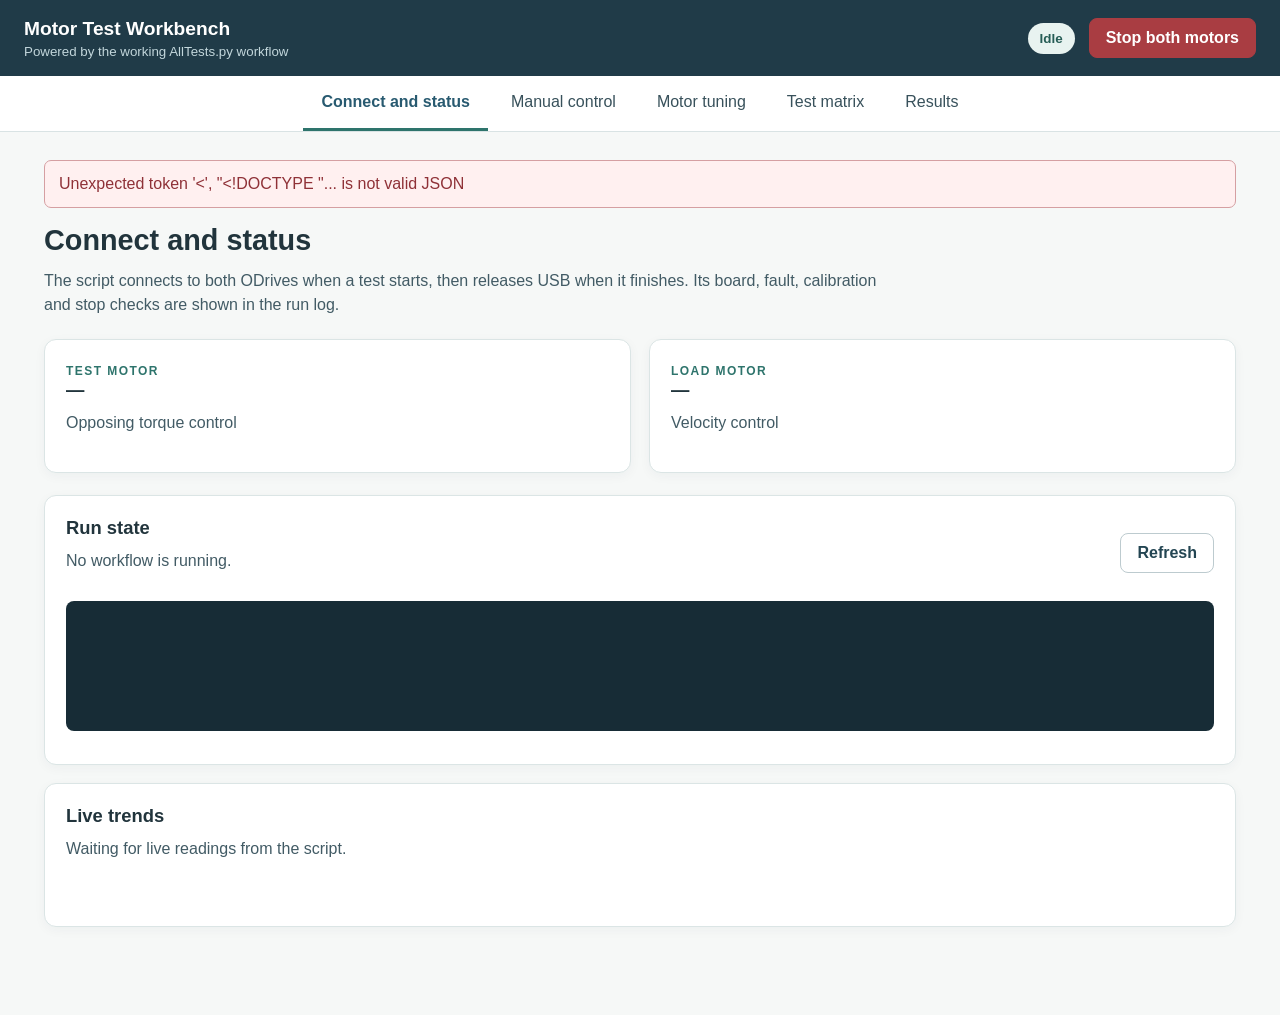
==== script_site.html @ 6cea0ae5 "Restore live plots to active test tabs" ====
<!doctype html>
<html lang="en">
<head>
  <meta charset="utf-8">
  <meta name="viewport" content="width=device-width, initial-scale=1">
  <title>Motor Test Workbench</title>
  <link rel="stylesheet" href="/script_site.css">
  <script src="/script_site.js" defer></script>
</head>
<body>
  <header class="topbar">
    <div><strong>Motor Test Workbench</strong><small>Powered by the working AllTests.py workflow</small></div>
    <div class="top-actions"><span id="state" class="badge">Idle</span><button id="stop" class="danger">Stop both motors</button></div>
  </header>
  <nav class="tabs" aria-label="Sections">
    <a href="#connections" data-tab="connections">Connect and status</a>
    <a href="#manual" data-tab="manual">Manual control</a>
    <a href="#tuning" data-tab="tuning">Motor tuning</a>
    <a href="#matrix" data-tab="matrix">Test matrix</a>
    <a href="#results" data-tab="results">Results</a>
  </nav>
  <main>
    <p id="error" role="alert" hidden></p>
    <article id="prompt-card" class="card prompt" hidden><h2>Operator action required</h2><p id="prompt-text"></p><div class="row start"><button id="answer-yes" class="primary">Continue / yes</button><button id="answer-no">Cancel / no</button><button id="answer-ready" hidden>Ready after GUI handoff</button></div></article>
    <section id="connections" class="page">
      <h1>Connect and status</h1>
      <p>The script connects to both ODrives when a test starts, then releases USB when it finishes. Its board, fault, calibration and stop checks are shown in the run log.</p>
      <div class="grid two">
        <article class="card"><span class="eyebrow">TEST MOTOR</span><h2 id="test-serial">—</h2><p>Opposing torque control</p></article>
        <article class="card"><span class="eyebrow">LOAD MOTOR</span><h2 id="load-serial">—</h2><p>Velocity control</p></article>
      </div>
      <article class="card"><div class="row"><div><h2>Run state</h2><p id="run-detail">No workflow is running.</p></div><button id="refresh-status">Refresh</button></div><pre id="log" aria-live="polite"></pre></article>
      <article class="card"><h2>Live trends</h2><p class="live-source">Waiting for live readings from the script.</p><div class="live-charts grid two"></div></article>
    </section>
    <section id="manual" class="page" hidden>
      <h1>Manual control</h1>
      <p>Run one measured point with the script’s exact connection, ramp, opposing-current sign probe, capture and stop sequence. The script asks for confirmation before motion and before capture.</p>
      <article class="card"><div class="fields">
        <label>Test feedback<select id="point-mode"><option value="sensored">Sensored</option><option value="sensorless">Sensorless</option></select></label>
        <label>Target speed · rpm<input id="point-rpm" type="number" min="1" max="1800" value="600"></label>
        <label>Opposing test current · A<input id="point-amps" type="number" min="0" max="50" step="0.1" value="0.5"></label>
        <label>Feedback bandwidth<select id="point-bandwidth"><option value="keep">Keep configured value</option><option value="250">250 1/s</option><option value="500">500 1/s</option><option value="1000">1000 1/s</option></select></label>
      </div><div class="row start"><button id="run-point" class="primary">Prepare one test point</button></div></article>
      <article class="card"><h2>Live trends</h2><p class="live-source">Waiting for live readings from the script.</p><div class="live-charts grid two"></div></article>
      <p class="muted">The script controls speed with the load ODrive and applies opposing torque with the test ODrive. It verifies the direction using measured current before the requested load is applied.</p>
    </section>
    <section id="tuning" class="page" hidden>
      <h1>Motor tuning</h1>
      <article class="card"><h2>Script-managed settings</h2><p>AllTests.py defines the velocity gains, ramp rates and current limits used during its configuration stage. Feedback bandwidth can be selected for each measured point. Automated PID tuning is not implemented in the working script, so this page does not issue independent tuning commands.</p><p>Change the settings in <code>AllTests.py</code> after checking the rig, then restart a test workflow to apply the script’s own configuration and verification sequence.</p></article>
    </section>
    <section id="matrix" class="page" hidden>
      <h1>Test matrix</h1>
      <p>Run the script’s matrix workflow. Each point is configured, settled, captured, stopped and saved by AllTests.py. The script stops the matrix on a failed point.</p>
      <article class="card"><div class="fields">
        <label>Speeds · rpm, comma-separated<input id="matrix-rpms" value="600"></label>
        <label>Opposing currents · A, comma-separated<input id="matrix-loads" value="0.5"></label>
        <label>Feedback modes<select id="matrix-modes"><option value="sensored">Sensored</option><option value="sensorless">Sensorless</option><option value="sensored,sensorless">Both</option></select></label>
        <label>Feedback bandwidth<select id="matrix-bandwidth"><option value="keep">Keep configured value</option><option value="250">250 1/s</option><option value="500">500 1/s</option><option value="1000">1000 1/s</option></select></label>
      </div><div class="row start"><button id="run-matrix" class="primary">Prepare matrix</button></div></article>
      <article class="card"><h2>Live trends</h2><p class="live-source">Waiting for live readings from the script.</p><div class="live-charts grid two"></div></article>
      <article class="card"><h2>Complete script sequence</h2><p>Runs calibration, the sensored sweep, feedback handoff, sensorless validation, the sensorless sweep and summary plots using the script’s built-in plan. This can make persistent ODrive changes and requires the script’s operator confirmations.</p><button id="run-sequence">Prepare complete sequence</button></article>
    </section>
    <section id="results" class="page" hidden>
      <h1>Results</h1>
      <p>Original files saved by AllTests.py. CSV data and metadata can be downloaded; generated plots open here.</p>
      <button id="refresh-results">Refresh results</button>
      <div class="grid results-layout"><article class="card"><h2>Saved files</h2><div id="result-files" class="file-list"></div></article><article class="card"><h2 id="preview-title">Preview</h2><div id="preview"></div></article></div>
    </section>
  </main>
</body>
</html>
---- script_site.css ----
:root{font-family:Inter,Segoe UI,Arial,sans-serif;color:#21343c;background:#f6f8f7}*{box-sizing:border-box}body{margin:0}.topbar{background:#203b48;color:white;min-height:76px;padding:16px max(24px,calc((100vw - 1240px)/2));display:flex;align-items:center;justify-content:space-between;gap:18px}.topbar strong{display:block;font-size:1.2rem}.topbar small{display:block;color:#c2d6db;margin-top:4px}.top-actions,.row{display:flex;align-items:center;justify-content:space-between;gap:14px;flex-wrap:wrap}.row.start{justify-content:flex-start;margin-top:20px}.tabs{background:#fff;border-bottom:1px solid #d9e3e4;display:flex;justify-content:center;gap:5px;flex-wrap:wrap}.tabs a{color:#38515b;text-decoration:none;padding:17px 18px;border-bottom:3px solid transparent}.tabs a.active{color:#285a70;border-color:#2e746c;font-weight:700}main{max-width:1240px;margin:auto;padding:28px 24px 70px}h1{font-size:1.8rem;margin:0 0 12px}h2{font-size:1.15rem;margin:0 0 10px}p{line-height:1.5;color:#425b65;margin-top:0}.page>p{max-width:850px}.grid{display:grid;gap:18px}.two{grid-template-columns:repeat(2,minmax(0,1fr));margin:22px 0}.results-layout{grid-template-columns:minmax(260px,350px) minmax(0,1fr);margin-top:18px}.card{background:white;border:1px solid #dbe5e5;border-radius:12px;padding:21px;margin:18px 0;box-shadow:0 3px 12px #18353c0b}.grid .card{margin:0}.eyebrow{font-size:.75rem;font-weight:800;letter-spacing:.12em;color:#2e746c}.badge{background:#e8f3f0;color:#265d56;padding:8px 12px;border-radius:100px;font-weight:700;font-size:.84rem}button{border:1px solid #bdcbcf;background:white;color:#234552;border-radius:8px;padding:10px 16px;font:inherit;font-weight:650;cursor:pointer}button:hover{background:#edf4f3}button:disabled{cursor:not-allowed;opacity:.5}.primary{background:#285a70;border-color:#285a70;color:white}.primary:hover{background:#204a5d}.danger{background:#a93d42;border-color:#a93d42;color:white}.danger:hover{background:#8b3035}.fields{display:grid;grid-template-columns:repeat(2,minmax(0,1fr));gap:16px}label{display:block;font-weight:650;font-size:.88rem}input,select{display:block;width:100%;padding:10px 11px;margin-top:6px;border:1px solid #b9c9ca;border-radius:7px;color:#21343c;background:white;font:inherit}input:focus,select:focus,button:focus,a:focus{outline:3px solid #6ab4a6;outline-offset:2px}pre{white-space:pre-wrap;word-break:break-word;overflow:auto;max-height:540px;min-height:130px;background:#172c36;color:#e3f4f1;padding:16px;border-radius:8px;font:12px/1.5 Consolas,monospace}.prompt{border-color:#b67a27;background:#fffaf1}.prompt p{font-weight:600;color:#543e1d}#error{background:#fff0f0;color:#8f3137;border:1px solid #d59fa2;border-radius:7px;padding:11px 14px}.muted{color:#667d83}.file-list{max-height:650px;overflow:auto}.file-list button{display:block;width:100%;text-align:left;margin:5px 0;overflow-wrap:anywhere;font-size:.84rem}.file-list .folder{margin:16px 0 8px;color:#2e746c;font-weight:750;overflow-wrap:anywhere}#preview img{display:block;width:100%;height:auto;max-height:700px;object-fit:contain}#preview canvas{width:100%;height:240px;border:1px solid #e2e9e9;border-radius:7px;margin:7px 0 18px}.preview-link{display:inline-block;margin-bottom:12px;color:#285a70}@media(max-width:700px){.topbar{padding:15px;align-items:flex-start}.tabs{justify-content:flex-start}.tabs a{padding:12px}main{padding:20px 14px}.two,.results-layout,.fields{grid-template-columns:1fr}}
:root .live-board{min-width:0}.live-board h3{margin:0 0 14px}.live-board h4{margin:18px 0 5px}.live-board canvas{width:100%;height:240px;border:1px solid #e2e9e9;border-radius:7px;margin:7px 0 18px}
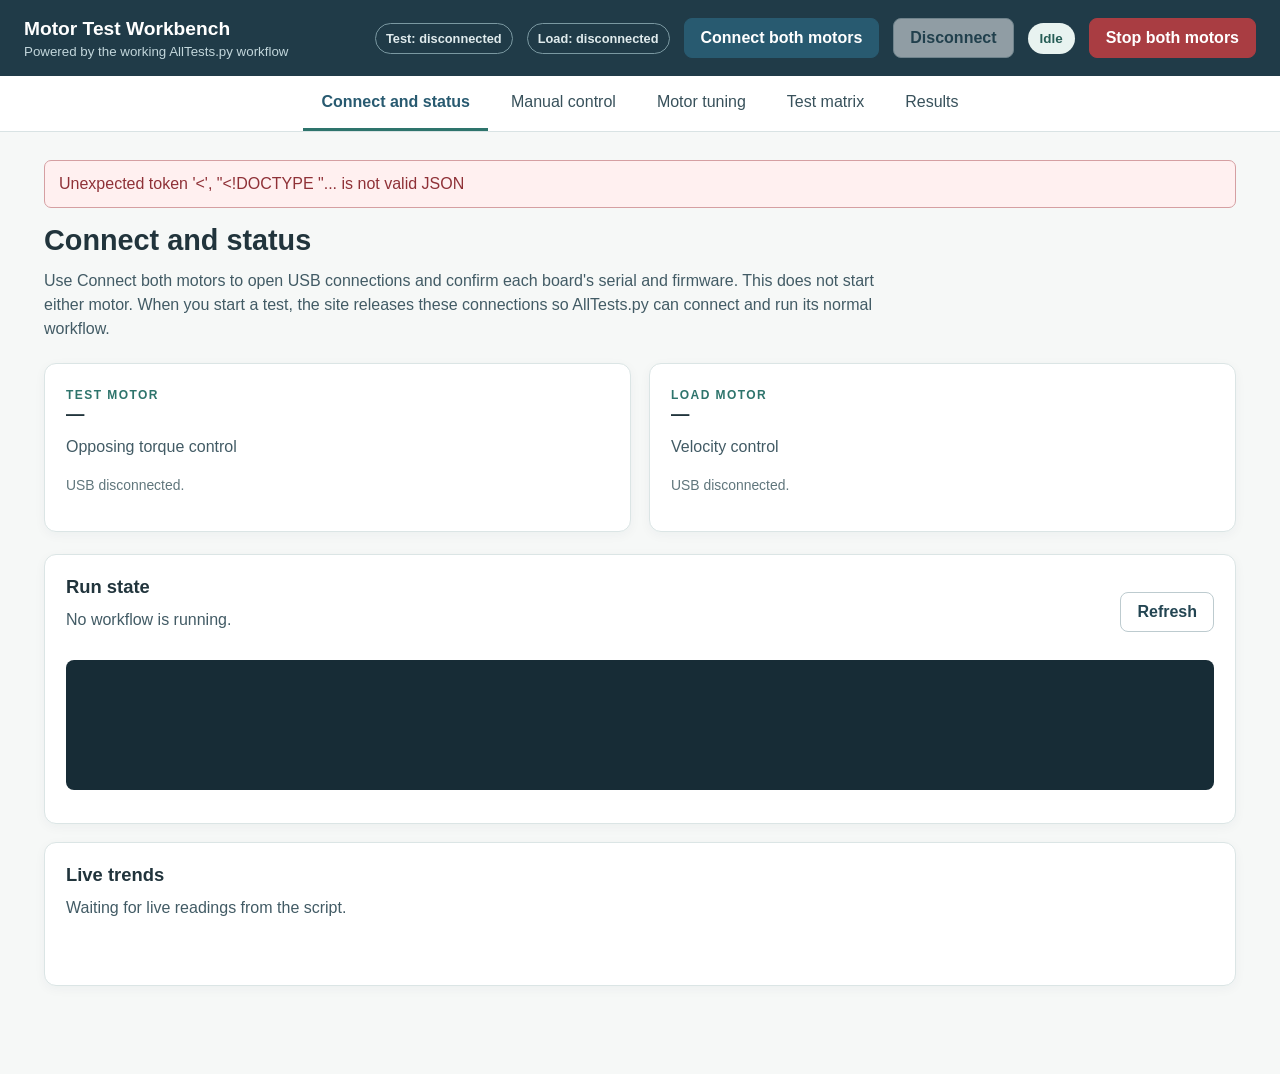
==== commit c4630b90: "Add top-bar motor USB connection controls" ====
--- a/script_site.html
+++ b/script_site.html
@@ -4,13 +4,13 @@
   <meta charset="utf-8">
   <meta name="viewport" content="width=device-width, initial-scale=1">
   <title>Motor Test Workbench</title>
-  <link rel="stylesheet" href="/script_site.css">
-  <script src="/script_site.js" defer></script>
+  <link rel="stylesheet" href="script_site.css">
+  <script src="script_site.js" defer></script>
 </head>
 <body>
   <header class="topbar">
     <div><strong>Motor Test Workbench</strong><small>Powered by the working AllTests.py workflow</small></div>
-    <div class="top-actions"><span id="state" class="badge">Idle</span><button id="stop" class="danger">Stop both motors</button></div>
+    <div class="top-actions"><span id="test-connection" class="connection-chip">Test: disconnected</span><span id="load-connection" class="connection-chip">Load: disconnected</span><button id="connect" class="primary">Connect both motors</button><button id="disconnect" disabled>Disconnect</button><span id="state" class="badge">Idle</span><button id="stop" class="danger">Stop both motors</button></div>
   </header>
   <nav class="tabs" aria-label="Sections">
     <a href="#connections" data-tab="connections">Connect and status</a>
@@ -24,10 +24,10 @@
     <article id="prompt-card" class="card prompt" hidden><h2>Operator action required</h2><p id="prompt-text"></p><div class="row start"><button id="answer-yes" class="primary">Continue / yes</button><button id="answer-no">Cancel / no</button><button id="answer-ready" hidden>Ready after GUI handoff</button></div></article>
     <section id="connections" class="page">
       <h1>Connect and status</h1>
-      <p>The script connects to both ODrives when a test starts, then releases USB when it finishes. Its board, fault, calibration and stop checks are shown in the run log.</p>
+      <p>Use Connect both motors to open USB connections and confirm each board's serial and firmware. This does not start either motor. When you start a test, the site releases these connections so AllTests.py can connect and run its normal workflow.</p>
       <div class="grid two">
-        <article class="card"><span class="eyebrow">TEST MOTOR</span><h2 id="test-serial">—</h2><p>Opposing torque control</p></article>
-        <article class="card"><span class="eyebrow">LOAD MOTOR</span><h2 id="load-serial">—</h2><p>Velocity control</p></article>
+        <article class="card"><span class="eyebrow">TEST MOTOR</span><h2 id="test-serial">—</h2><p>Opposing torque control</p><p id="test-connection-detail" class="connection-detail">USB disconnected.</p></article>
+        <article class="card"><span class="eyebrow">LOAD MOTOR</span><h2 id="load-serial">—</h2><p>Velocity control</p><p id="load-connection-detail" class="connection-detail">USB disconnected.</p></article>
       </div>
       <article class="card"><div class="row"><div><h2>Run state</h2><p id="run-detail">No workflow is running.</p></div><button id="refresh-status">Refresh</button></div><pre id="log" aria-live="polite"></pre></article>
       <article class="card"><h2>Live trends</h2><p class="live-source">Waiting for live readings from the script.</p><div class="live-charts grid two"></div></article>
--- a/script_site.css
+++ b/script_site.css
@@ -1,2 +1,4 @@
 :root{font-family:Inter,Segoe UI,Arial,sans-serif;color:#21343c;background:#f6f8f7}*{box-sizing:border-box}body{margin:0}.topbar{background:#203b48;color:white;min-height:76px;padding:16px max(24px,calc((100vw - 1240px)/2));display:flex;align-items:center;justify-content:space-between;gap:18px}.topbar strong{display:block;font-size:1.2rem}.topbar small{display:block;color:#c2d6db;margin-top:4px}.top-actions,.row{display:flex;align-items:center;justify-content:space-between;gap:14px;flex-wrap:wrap}.row.start{justify-content:flex-start;margin-top:20px}.tabs{background:#fff;border-bottom:1px solid #d9e3e4;display:flex;justify-content:center;gap:5px;flex-wrap:wrap}.tabs a{color:#38515b;text-decoration:none;padding:17px 18px;border-bottom:3px solid transparent}.tabs a.active{color:#285a70;border-color:#2e746c;font-weight:700}main{max-width:1240px;margin:auto;padding:28px 24px 70px}h1{font-size:1.8rem;margin:0 0 12px}h2{font-size:1.15rem;margin:0 0 10px}p{line-height:1.5;color:#425b65;margin-top:0}.page>p{max-width:850px}.grid{display:grid;gap:18px}.two{grid-template-columns:repeat(2,minmax(0,1fr));margin:22px 0}.results-layout{grid-template-columns:minmax(260px,350px) minmax(0,1fr);margin-top:18px}.card{background:white;border:1px solid #dbe5e5;border-radius:12px;padding:21px;margin:18px 0;box-shadow:0 3px 12px #18353c0b}.grid .card{margin:0}.eyebrow{font-size:.75rem;font-weight:800;letter-spacing:.12em;color:#2e746c}.badge{background:#e8f3f0;color:#265d56;padding:8px 12px;border-radius:100px;font-weight:700;font-size:.84rem}button{border:1px solid #bdcbcf;background:white;color:#234552;border-radius:8px;padding:10px 16px;font:inherit;font-weight:650;cursor:pointer}button:hover{background:#edf4f3}button:disabled{cursor:not-allowed;opacity:.5}.primary{background:#285a70;border-color:#285a70;color:white}.primary:hover{background:#204a5d}.danger{background:#a93d42;border-color:#a93d42;color:white}.danger:hover{background:#8b3035}.fields{display:grid;grid-template-columns:repeat(2,minmax(0,1fr));gap:16px}label{display:block;font-weight:650;font-size:.88rem}input,select{display:block;width:100%;padding:10px 11px;margin-top:6px;border:1px solid #b9c9ca;border-radius:7px;color:#21343c;background:white;font:inherit}input:focus,select:focus,button:focus,a:focus{outline:3px solid #6ab4a6;outline-offset:2px}pre{white-space:pre-wrap;word-break:break-word;overflow:auto;max-height:540px;min-height:130px;background:#172c36;color:#e3f4f1;padding:16px;border-radius:8px;font:12px/1.5 Consolas,monospace}.prompt{border-color:#b67a27;background:#fffaf1}.prompt p{font-weight:600;color:#543e1d}#error{background:#fff0f0;color:#8f3137;border:1px solid #d59fa2;border-radius:7px;padding:11px 14px}.muted{color:#667d83}.file-list{max-height:650px;overflow:auto}.file-list button{display:block;width:100%;text-align:left;margin:5px 0;overflow-wrap:anywhere;font-size:.84rem}.file-list .folder{margin:16px 0 8px;color:#2e746c;font-weight:750;overflow-wrap:anywhere}#preview img{display:block;width:100%;height:auto;max-height:700px;object-fit:contain}#preview canvas{width:100%;height:240px;border:1px solid #e2e9e9;border-radius:7px;margin:7px 0 18px}.preview-link{display:inline-block;margin-bottom:12px;color:#285a70}@media(max-width:700px){.topbar{padding:15px;align-items:flex-start}.tabs{justify-content:flex-start}.tabs a{padding:12px}main{padding:20px 14px}.two,.results-layout,.fields{grid-template-columns:1fr}}
 :root .live-board{min-width:0}.live-board h3{margin:0 0 14px}.live-board h4{margin:18px 0 5px}.live-board canvas{width:100%;height:240px;border:1px solid #e2e9e9;border-radius:7px;margin:7px 0 18px}
+.top-actions{justify-content:flex-end}.connection-chip{border:1px solid #7a98a1;border-radius:999px;padding:7px 10px;font-size:.8rem;font-weight:700;color:#e0ebed;white-space:nowrap}.connection-chip[data-state="connected"]{background:#265d56;border-color:#78bfa9;color:white}.connection-chip[data-state="connecting"]{background:#76643b;border-color:#d1b06d;color:white}.connection-chip[data-state="error"]{background:#8f3137;border-color:#d59fa2;color:white}.connection-detail{font-size:.87rem;color:#60767c;overflow-wrap:anywhere}
+@media(max-width:900px){.topbar{align-items:flex-start;flex-direction:column}.top-actions{justify-content:flex-start}}
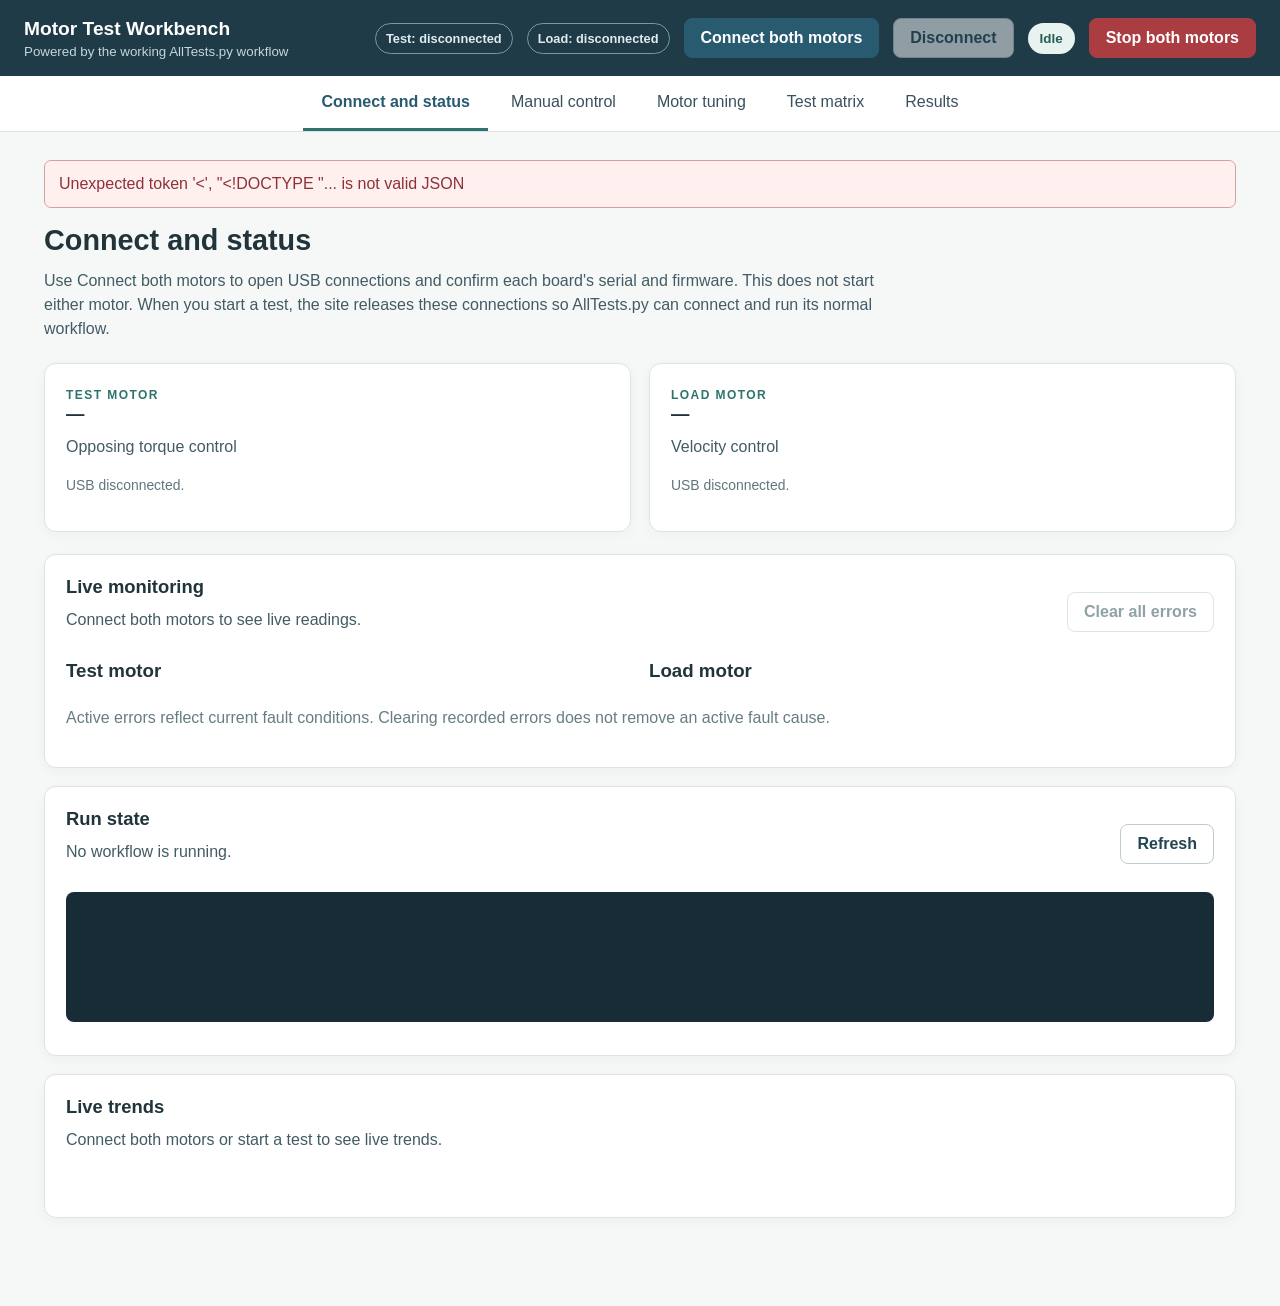
==== commit eef79dbb: "Add connected live telemetry and error clearing" ====
--- a/script_site.html
+++ b/script_site.html
@@ -29,8 +29,9 @@
         <article class="card"><span class="eyebrow">TEST MOTOR</span><h2 id="test-serial">—</h2><p>Opposing torque control</p><p id="test-connection-detail" class="connection-detail">USB disconnected.</p></article>
         <article class="card"><span class="eyebrow">LOAD MOTOR</span><h2 id="load-serial">—</h2><p>Velocity control</p><p id="load-connection-detail" class="connection-detail">USB disconnected.</p></article>
       </div>
+      <article class="card"><div class="row"><div><h2>Live monitoring</h2><p id="monitor-source">Connect both motors to see live readings.</p></div><button id="clear-errors" disabled>Clear all errors</button></div><p id="connection-notice" role="status" hidden></p><div class="grid two monitor-grid"><div><h3>Test motor</h3><div id="test-monitor-metrics" class="metric-grid"></div></div><div><h3>Load motor</h3><div id="load-monitor-metrics" class="metric-grid"></div></div></div><p class="muted">Active errors reflect current fault conditions. Clearing recorded errors does not remove an active fault cause.</p></article>
       <article class="card"><div class="row"><div><h2>Run state</h2><p id="run-detail">No workflow is running.</p></div><button id="refresh-status">Refresh</button></div><pre id="log" aria-live="polite"></pre></article>
-      <article class="card"><h2>Live trends</h2><p class="live-source">Waiting for live readings from the script.</p><div class="live-charts grid two"></div></article>
+      <article class="card"><h2>Live trends</h2><p class="live-source">Connect both motors or start a test to see live trends.</p><div class="live-charts grid two"></div></article>
     </section>
     <section id="manual" class="page" hidden>
       <h1>Manual control</h1>
--- a/script_site.css
+++ b/script_site.css
@@ -2,3 +2,4 @@
 :root .live-board{min-width:0}.live-board h3{margin:0 0 14px}.live-board h4{margin:18px 0 5px}.live-board canvas{width:100%;height:240px;border:1px solid #e2e9e9;border-radius:7px;margin:7px 0 18px}
 .top-actions{justify-content:flex-end}.connection-chip{border:1px solid #7a98a1;border-radius:999px;padding:7px 10px;font-size:.8rem;font-weight:700;color:#e0ebed;white-space:nowrap}.connection-chip[data-state="connected"]{background:#265d56;border-color:#78bfa9;color:white}.connection-chip[data-state="connecting"]{background:#76643b;border-color:#d1b06d;color:white}.connection-chip[data-state="error"]{background:#8f3137;border-color:#d59fa2;color:white}.connection-detail{font-size:.87rem;color:#60767c;overflow-wrap:anywhere}
 @media(max-width:900px){.topbar{align-items:flex-start;flex-direction:column}.top-actions{justify-content:flex-start}}
+.monitor-grid{margin:12px 0}.monitor-grid h3{margin:0 0 12px}.metric-grid{display:grid;grid-template-columns:repeat(2,minmax(0,1fr));gap:8px}.metric{border:1px solid #e1e9e8;border-radius:8px;padding:9px 11px;min-width:0}.metric span{display:block;color:#61787d;font-size:.76rem}.metric strong{display:block;color:#21343c;margin-top:3px;overflow-wrap:anywhere}#connection-notice{background:#e8f3f0;color:#265d56;border-radius:7px;padding:10px 12px;margin:12px 0}@media(max-width:700px){.metric-grid{grid-template-columns:1fr 1fr}}
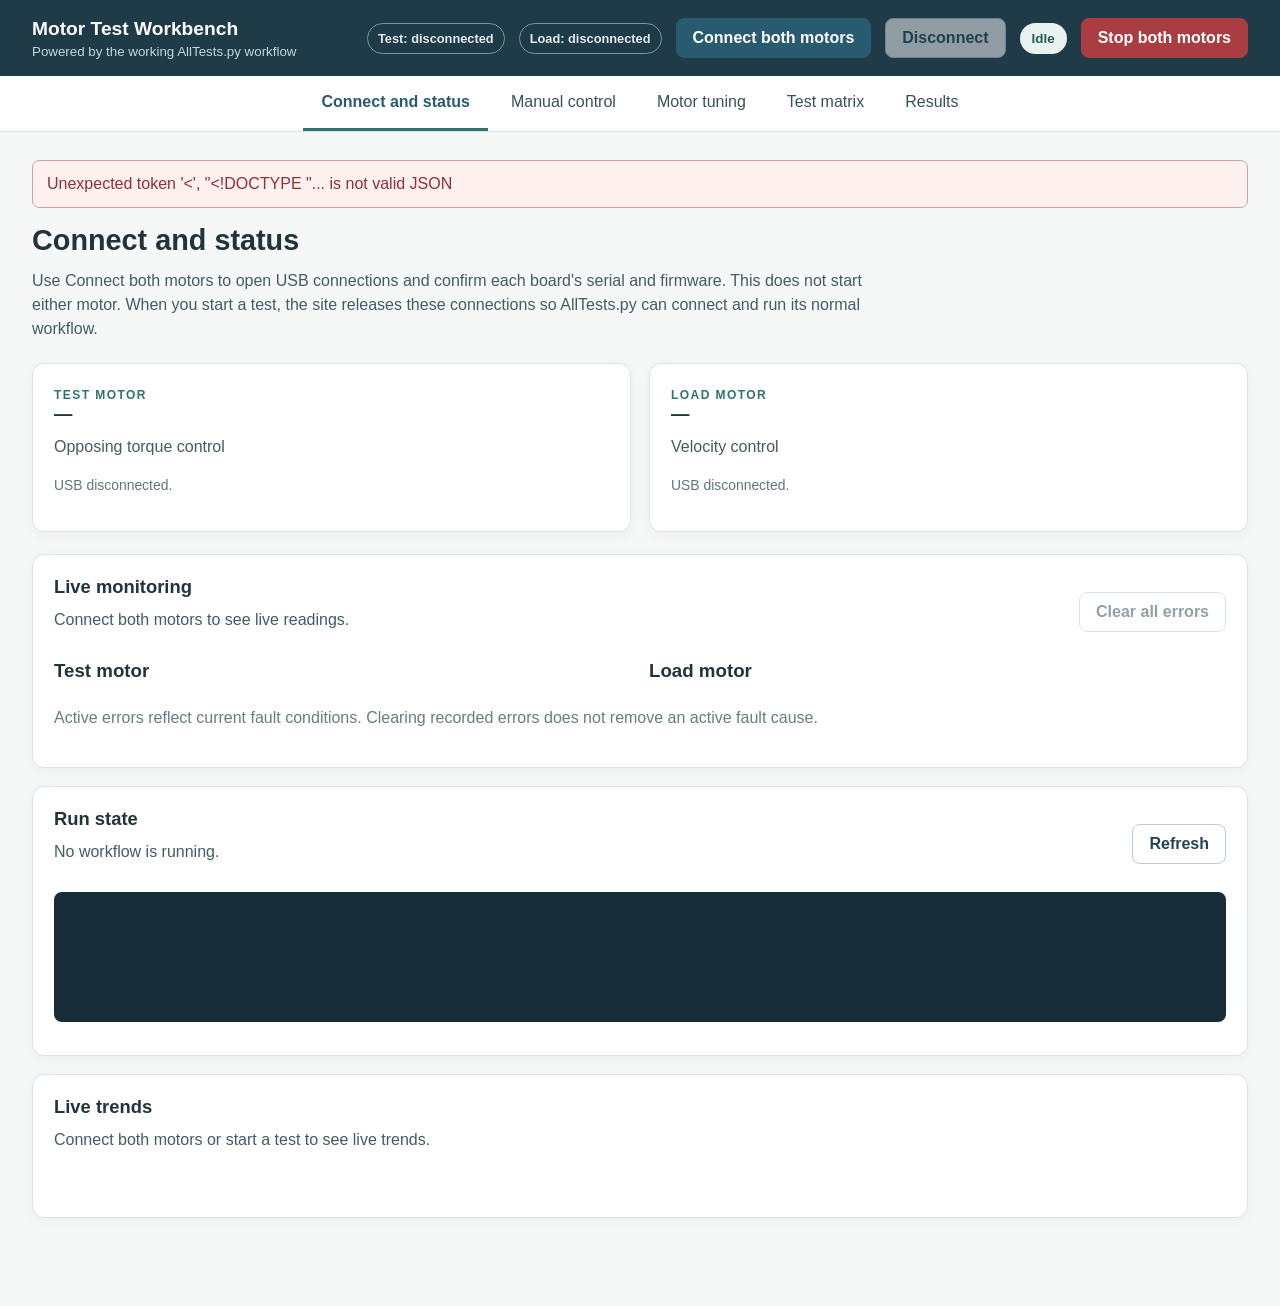
==== commit 3099fc80: "Show recent manual run current spectra in results" ====
--- a/script_site.html
+++ b/script_site.html
@@ -65,6 +65,10 @@
       <h1>Results</h1>
       <p>Original files saved by AllTests.py. CSV data and metadata can be downloaded; generated plots open here.</p>
       <button id="refresh-results">Refresh results</button>
+      <article class="card" id="manual-spectrum-card"><div class="row"><div><h2>Manual run · current power spectral density</h2><p>FFT analysis of the recorded three-phase currents. Values are current variance (A²/Hz), not electrical power.</p></div><label>Completed manual run<select id="manual-spectrum-run" disabled><option>No completed manual captures yet</option></select></label></div>
+        <p id="manual-spectrum-empty" class="muted">No completed single manual capture with FFT results is available yet.</p>
+        <div id="manual-spectrum-content" hidden><div class="row start"><button id="spectrum-low" aria-pressed="true">Low frequencies</button><button id="spectrum-full" aria-pressed="false">Full range</button><a id="spectrum-open" class="preview-link" target="_blank" rel="noopener">Open full-size plot</a></div><p id="spectrum-note" class="muted"></p><img id="manual-spectrum-plot" alt="Current power spectral density for test and load motor phases"><div class="spectrum-table-wrap"><table id="spectrum-metrics"><thead><tr><th>Motor / phase</th><th>At desired frequency band · A²</th><th>Everywhere else · A²</th><th>In-band share</th><th>In/out · dB</th></tr></thead><tbody></tbody></table></div></div>
+      </article>
       <div class="grid results-layout"><article class="card"><h2>Saved files</h2><div id="result-files" class="file-list"></div></article><article class="card"><h2 id="preview-title">Preview</h2><div id="preview"></div></article></div>
     </section>
   </main>
--- a/script_site.css
+++ b/script_site.css
@@ -3,3 +3,5 @@
 .top-actions{justify-content:flex-end}.connection-chip{border:1px solid #7a98a1;border-radius:999px;padding:7px 10px;font-size:.8rem;font-weight:700;color:#e0ebed;white-space:nowrap}.connection-chip[data-state="connected"]{background:#265d56;border-color:#78bfa9;color:white}.connection-chip[data-state="connecting"]{background:#76643b;border-color:#d1b06d;color:white}.connection-chip[data-state="error"]{background:#8f3137;border-color:#d59fa2;color:white}.connection-detail{font-size:.87rem;color:#60767c;overflow-wrap:anywhere}
 @media(max-width:900px){.topbar{align-items:flex-start;flex-direction:column}.top-actions{justify-content:flex-start}}
 .monitor-grid{margin:12px 0}.monitor-grid h3{margin:0 0 12px}.metric-grid{display:grid;grid-template-columns:repeat(2,minmax(0,1fr));gap:8px}.metric{border:1px solid #e1e9e8;border-radius:8px;padding:9px 11px;min-width:0}.metric span{display:block;color:#61787d;font-size:.76rem}.metric strong{display:block;color:#21343c;margin-top:3px;overflow-wrap:anywhere}#connection-notice{background:#e8f3f0;color:#265d56;border-radius:7px;padding:10px 12px;margin:12px 0}@media(max-width:700px){.metric-grid{grid-template-columns:1fr 1fr}}
+@media(min-width:701px){:root{--page-gutter:clamp(20px,2.5vw,48px)}.topbar{padding-left:var(--page-gutter);padding-right:var(--page-gutter)}main{max-width:none;width:100%;margin:0;padding-left:var(--page-gutter);padding-right:var(--page-gutter)}}
+#manual-spectrum-card label{min-width:min(100%,340px)}#manual-spectrum-plot{display:block;width:100%;height:auto;margin:12px 0;border:1px solid #e2e9e9;border-radius:8px;background:white}#manual-spectrum-card button[aria-pressed="true"]{background:#285a70;border-color:#285a70;color:white}.spectrum-table-wrap{overflow-x:auto}#spectrum-metrics{width:100%;border-collapse:collapse;font-size:.9rem}#spectrum-metrics th,#spectrum-metrics td{padding:10px 12px;border-bottom:1px solid #e1e9e8;text-align:right;white-space:nowrap}#spectrum-metrics th:first-child,#spectrum-metrics td:first-child{text-align:left}#spectrum-metrics th{color:#38515b;background:#f5f8f8}
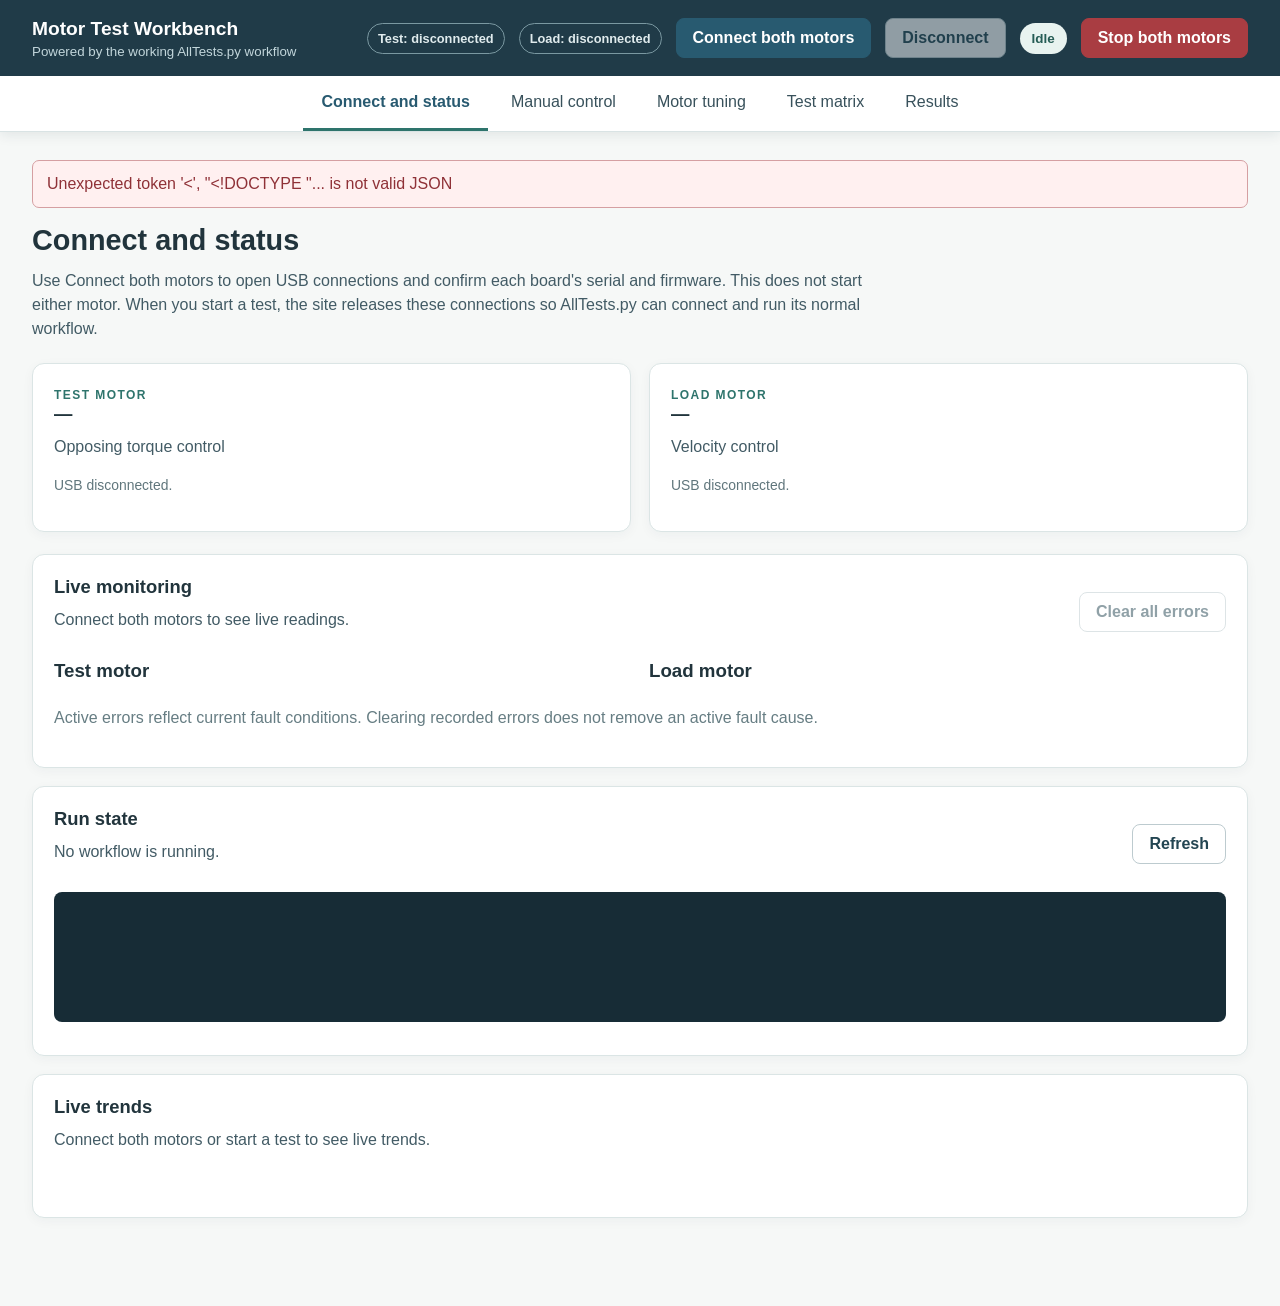
==== commit 4980365f: "Keep live dashboard scroll position and header visible" ====
--- a/script_site.html
+++ b/script_site.html
@@ -8,6 +8,7 @@
   <script src="script_site.js" defer></script>
 </head>
 <body>
+  <div class="site-chrome">
   <header class="topbar">
     <div><strong>Motor Test Workbench</strong><small>Powered by the working AllTests.py workflow</small></div>
     <div class="top-actions"><span id="test-connection" class="connection-chip">Test: disconnected</span><span id="load-connection" class="connection-chip">Load: disconnected</span><button id="connect" class="primary">Connect both motors</button><button id="disconnect" disabled>Disconnect</button><span id="state" class="badge">Idle</span><button id="stop" class="danger">Stop both motors</button></div>
@@ -19,6 +20,7 @@
     <a href="#matrix" data-tab="matrix">Test matrix</a>
     <a href="#results" data-tab="results">Results</a>
   </nav>
+  </div>
   <main>
     <p id="error" role="alert" hidden></p>
     <article id="prompt-card" class="card prompt" hidden><h2>Operator action required</h2><p id="prompt-text"></p><div class="row start"><button id="answer-yes" class="primary">Continue / yes</button><button id="answer-no">Cancel / no</button><button id="answer-ready" hidden>Ready after GUI handoff</button></div></article>
--- a/script_site.css
+++ b/script_site.css
@@ -5,3 +5,5 @@
 .monitor-grid{margin:12px 0}.monitor-grid h3{margin:0 0 12px}.metric-grid{display:grid;grid-template-columns:repeat(2,minmax(0,1fr));gap:8px}.metric{border:1px solid #e1e9e8;border-radius:8px;padding:9px 11px;min-width:0}.metric span{display:block;color:#61787d;font-size:.76rem}.metric strong{display:block;color:#21343c;margin-top:3px;overflow-wrap:anywhere}#connection-notice{background:#e8f3f0;color:#265d56;border-radius:7px;padding:10px 12px;margin:12px 0}@media(max-width:700px){.metric-grid{grid-template-columns:1fr 1fr}}
 @media(min-width:701px){:root{--page-gutter:clamp(20px,2.5vw,48px)}.topbar{padding-left:var(--page-gutter);padding-right:var(--page-gutter)}main{max-width:none;width:100%;margin:0;padding-left:var(--page-gutter);padding-right:var(--page-gutter)}}
 #manual-spectrum-card label{min-width:min(100%,340px)}#manual-spectrum-plot{display:block;width:100%;height:auto;margin:12px 0;border:1px solid #e2e9e9;border-radius:8px;background:white}#manual-spectrum-card button[aria-pressed="true"]{background:#285a70;border-color:#285a70;color:white}.spectrum-table-wrap{overflow-x:auto}#spectrum-metrics{width:100%;border-collapse:collapse;font-size:.9rem}#spectrum-metrics th,#spectrum-metrics td{padding:10px 12px;border-bottom:1px solid #e1e9e8;text-align:right;white-space:nowrap}#spectrum-metrics th:first-child,#spectrum-metrics td:first-child{text-align:left}#spectrum-metrics th{color:#38515b;background:#f5f8f8}
+.site-chrome{position:sticky;top:0;z-index:30;box-shadow:0 3px 12px #18353c18}
+@media(max-width:900px){.topbar{flex-direction:row;flex-wrap:wrap;align-items:center;min-height:0;padding-top:10px;padding-bottom:10px}.topbar small{display:none}.top-actions{gap:8px}.top-actions button{padding:8px 10px;font-size:.86rem}.tabs a{padding:11px 12px}}@media(max-width:700px){.topbar{padding:9px 14px;gap:8px}.topbar strong{font-size:1.05rem}.top-actions{gap:6px}.top-actions button{padding:7px 8px;font-size:.78rem}.connection-chip{padding:5px 7px;font-size:.72rem}.tabs a{padding:9px 10px;font-size:.82rem}}
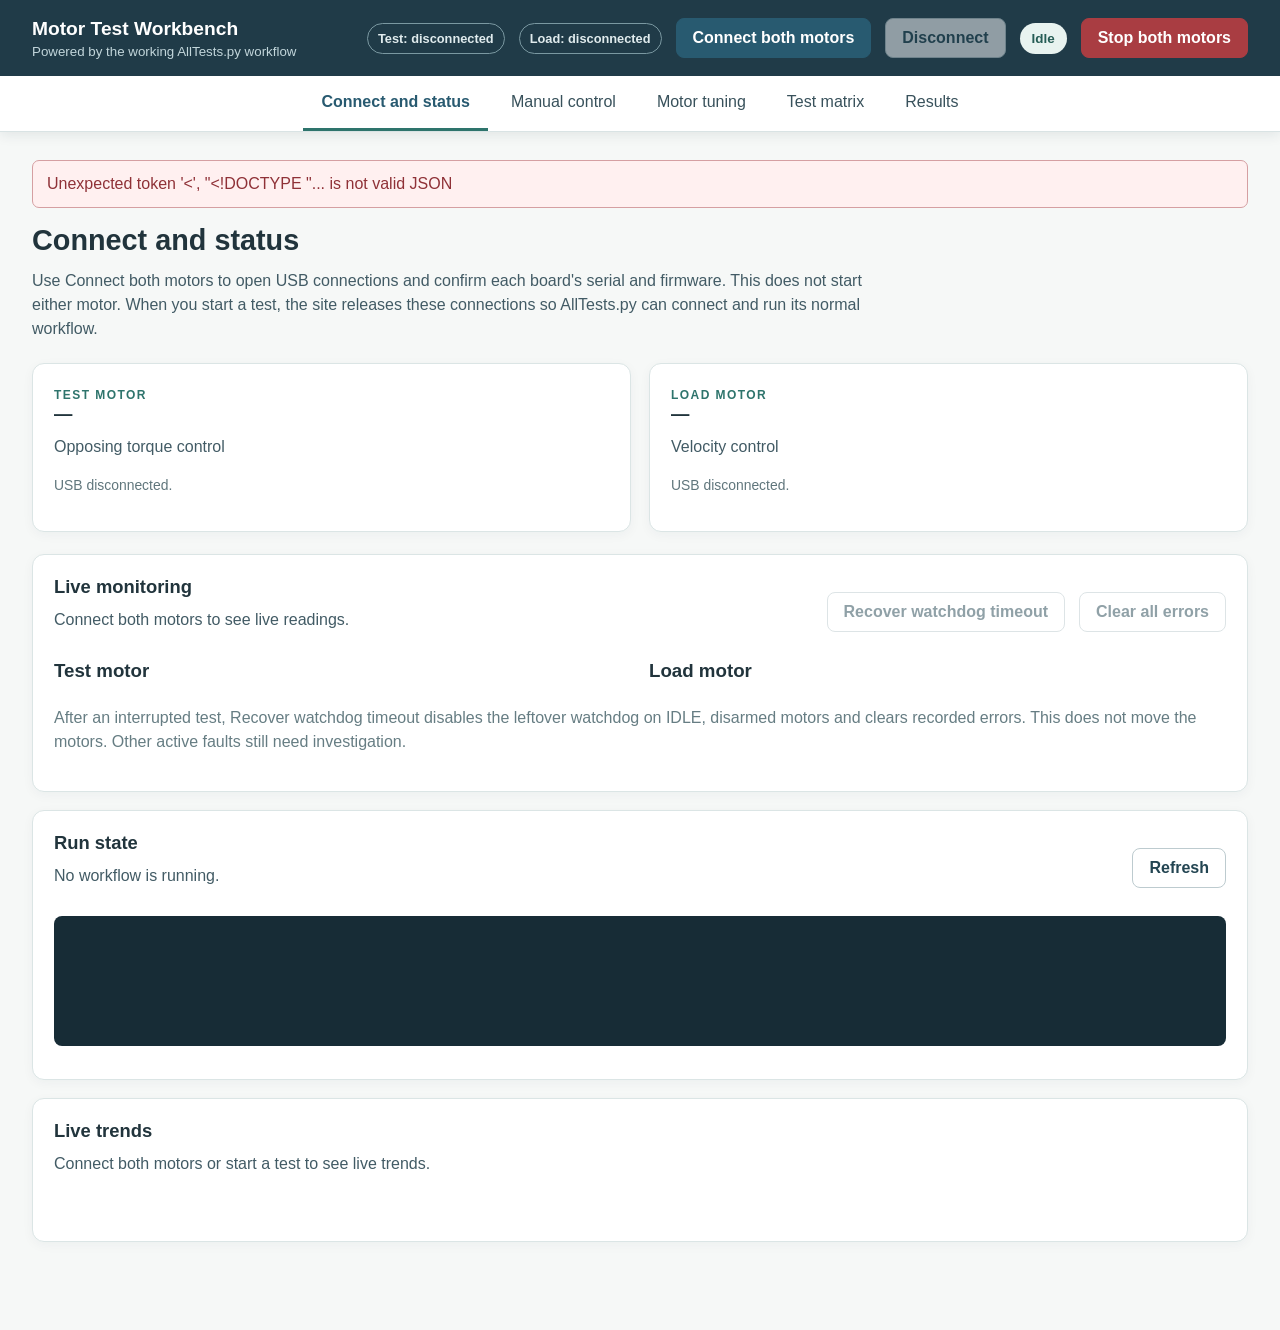
==== commit 9b88ea65: "Add explicit recovery for interrupted ODrive watchdogs" ====
--- a/script_site.html
+++ b/script_site.html
@@ -31,7 +31,7 @@
         <article class="card"><span class="eyebrow">TEST MOTOR</span><h2 id="test-serial">—</h2><p>Opposing torque control</p><p id="test-connection-detail" class="connection-detail">USB disconnected.</p></article>
         <article class="card"><span class="eyebrow">LOAD MOTOR</span><h2 id="load-serial">—</h2><p>Velocity control</p><p id="load-connection-detail" class="connection-detail">USB disconnected.</p></article>
       </div>
-      <article class="card"><div class="row"><div><h2>Live monitoring</h2><p id="monitor-source">Connect both motors to see live readings.</p></div><button id="clear-errors" disabled>Clear all errors</button></div><p id="connection-notice" role="status" hidden></p><div class="grid two monitor-grid"><div><h3>Test motor</h3><div id="test-monitor-metrics" class="metric-grid"></div></div><div><h3>Load motor</h3><div id="load-monitor-metrics" class="metric-grid"></div></div></div><p class="muted">Active errors reflect current fault conditions. Clearing recorded errors does not remove an active fault cause.</p></article>
+      <article class="card"><div class="row"><div><h2>Live monitoring</h2><p id="monitor-source">Connect both motors to see live readings.</p></div><div class="row"><button id="recover-watchdogs" disabled>Recover watchdog timeout</button><button id="clear-errors" disabled>Clear all errors</button></div></div><p id="connection-notice" role="status" hidden></p><div class="grid two monitor-grid"><div><h3>Test motor</h3><div id="test-monitor-metrics" class="metric-grid"></div></div><div><h3>Load motor</h3><div id="load-monitor-metrics" class="metric-grid"></div></div></div><p class="muted">After an interrupted test, Recover watchdog timeout disables the leftover watchdog on IDLE, disarmed motors and clears recorded errors. This does not move the motors. Other active faults still need investigation.</p></article>
       <article class="card"><div class="row"><div><h2>Run state</h2><p id="run-detail">No workflow is running.</p></div><button id="refresh-status">Refresh</button></div><pre id="log" aria-live="polite"></pre></article>
       <article class="card"><h2>Live trends</h2><p class="live-source">Connect both motors or start a test to see live trends.</p><div class="live-charts grid two"></div></article>
     </section>
@@ -68,9 +68,10 @@
       <p>Original files saved by AllTests.py. CSV data and metadata can be downloaded; generated plots open here.</p>
       <button id="refresh-results">Refresh results</button>
       <article class="card" id="manual-spectrum-card"><div class="row"><div><h2>Manual run · current power spectral density</h2><p>FFT analysis of the recorded three-phase currents. Values are current variance (A²/Hz), not electrical power.</p></div><label>Completed manual run<select id="manual-spectrum-run" disabled><option>No completed manual captures yet</option></select></label></div>
-        <p id="manual-spectrum-empty" class="muted">No completed single manual capture with FFT results is available yet.</p>
+        <p id="manual-spectrum-empty" class="muted">No completed single manual capture with FFT results is available yet. The synthetic 5th-harmonic example below shows how the plot will look.</p>
         <div id="manual-spectrum-content" hidden><div class="row start"><button id="spectrum-low" aria-pressed="true">Low frequencies</button><button id="spectrum-full" aria-pressed="false">Full range</button><a id="spectrum-open" class="preview-link" target="_blank" rel="noopener">Open full-size plot</a></div><p id="spectrum-note" class="muted"></p><img id="manual-spectrum-plot" alt="Current power spectral density for test and load motor phases"><div class="spectrum-table-wrap"><table id="spectrum-metrics"><thead><tr><th>Motor / phase</th><th>At desired frequency band · A²</th><th>Everywhere else · A²</th><th>In-band share</th><th>In/out · dB</th></tr></thead><tbody></tbody></table></div></div>
       </article>
+      <article class="card demo-spectrum"><div class="row"><h2>Example FFT · 5th harmonic</h2><span class="badge">Synthetic example · not measured</span></div><p>Simulated three-phase currents at 600 rpm with three pole pairs: the electrical fundamental is 30 Hz and the 5th harmonic is 150 Hz. The vertical axis shows current power spectral density in A²/Hz.</p><img src="/demo_fifth_harmonic.svg" alt="Synthetic test and load motor current PSD showing a 30 Hz fundamental and a 150 Hz fifth harmonic" loading="lazy"></article>
       <div class="grid results-layout"><article class="card"><h2>Saved files</h2><div id="result-files" class="file-list"></div></article><article class="card"><h2 id="preview-title">Preview</h2><div id="preview"></div></article></div>
     </section>
   </main>
--- a/script_site.css
+++ b/script_site.css
@@ -7,3 +7,4 @@
 #manual-spectrum-card label{min-width:min(100%,340px)}#manual-spectrum-plot{display:block;width:100%;height:auto;margin:12px 0;border:1px solid #e2e9e9;border-radius:8px;background:white}#manual-spectrum-card button[aria-pressed="true"]{background:#285a70;border-color:#285a70;color:white}.spectrum-table-wrap{overflow-x:auto}#spectrum-metrics{width:100%;border-collapse:collapse;font-size:.9rem}#spectrum-metrics th,#spectrum-metrics td{padding:10px 12px;border-bottom:1px solid #e1e9e8;text-align:right;white-space:nowrap}#spectrum-metrics th:first-child,#spectrum-metrics td:first-child{text-align:left}#spectrum-metrics th{color:#38515b;background:#f5f8f8}
 .site-chrome{position:sticky;top:0;z-index:30;box-shadow:0 3px 12px #18353c18}
 @media(max-width:900px){.topbar{flex-direction:row;flex-wrap:wrap;align-items:center;min-height:0;padding-top:10px;padding-bottom:10px}.topbar small{display:none}.top-actions{gap:8px}.top-actions button{padding:8px 10px;font-size:.86rem}.tabs a{padding:11px 12px}}@media(max-width:700px){.topbar{padding:9px 14px;gap:8px}.topbar strong{font-size:1.05rem}.top-actions{gap:6px}.top-actions button{padding:7px 8px;font-size:.78rem}.connection-chip{padding:5px 7px;font-size:.72rem}.tabs a{padding:9px 10px;font-size:.82rem}}
+.demo-spectrum img{display:block;width:100%;height:auto;border:1px solid #e2e9e9;border-radius:8px;background:#fff}.demo-spectrum .row{justify-content:flex-start;margin-bottom:10px}.demo-spectrum .row h2{margin:0}
